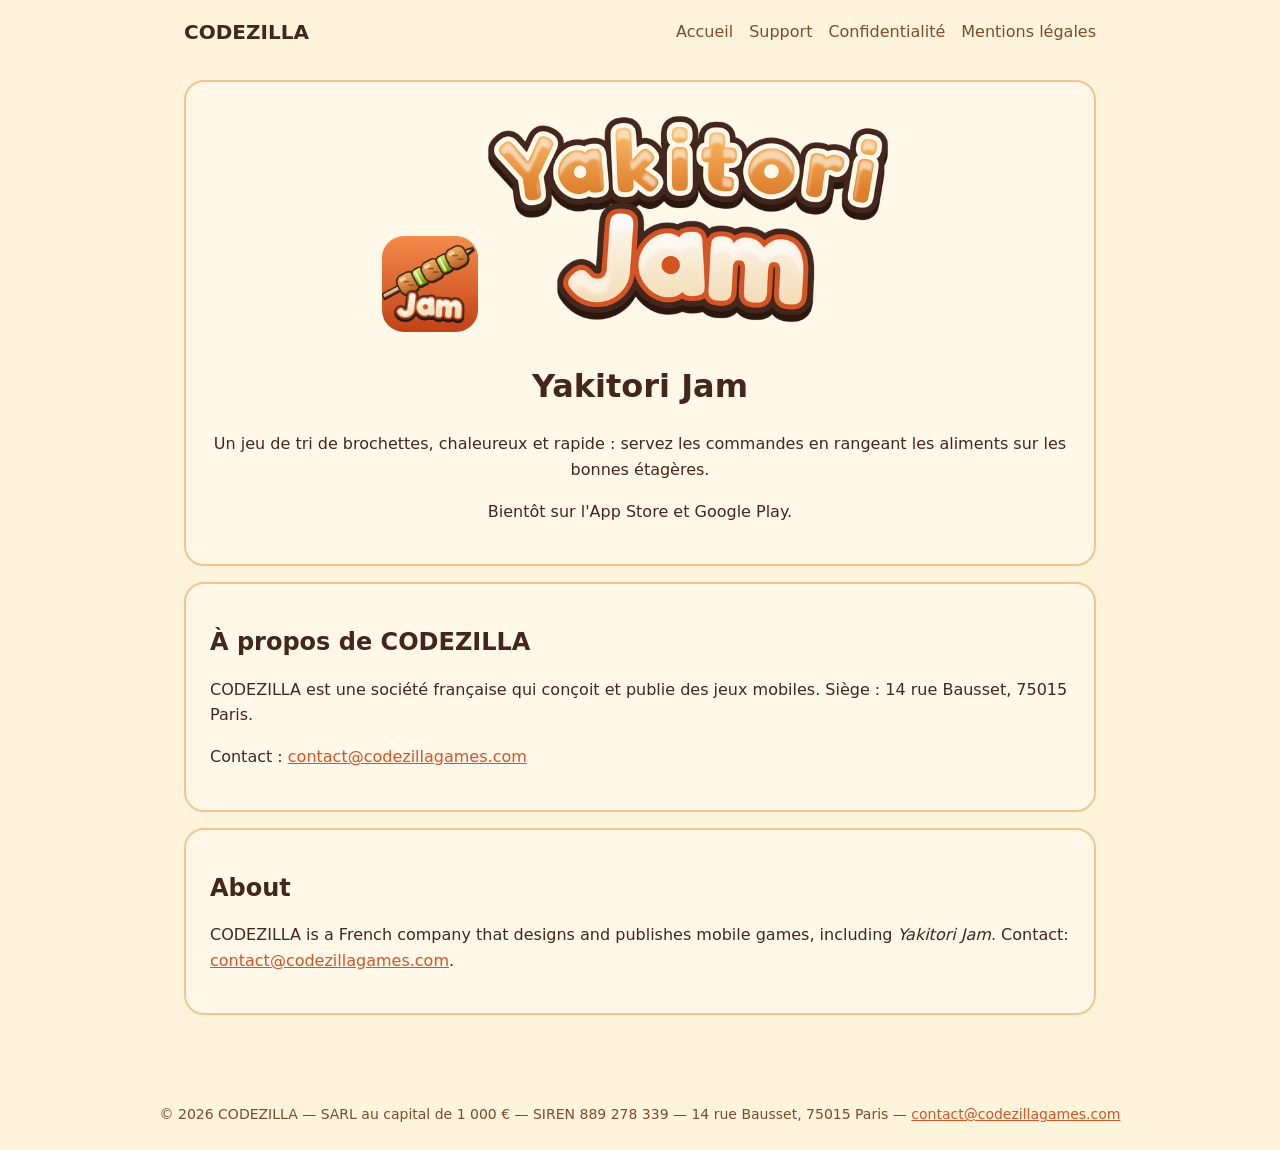
==== index.html @ ec2680ee "Site CODEZILLA / Yakitori Jam" ====
<!doctype html><html lang="fr"><head><meta charset="utf-8"><meta name="viewport" content="width=device-width,initial-scale=1"><title>CODEZILLA — Yakitori Jam</title><meta name="description" content="CODEZILLA, studio de jeux mobiles, éditeur de Yakitori Jam."><link rel="icon" href="img/yakitori-jam-icone.png"><link rel="stylesheet" href="style.css"></head><body>
<header><a class="brand" href="index.html">CODEZILLA</a><nav><a href="index.html">Accueil</a><a href="support.html">Support</a><a href="confidentialite.html">Confidentialité</a><a href="mentions-legales.html">Mentions légales</a></nav></header>
<main>
<section class="card hero"><img class="icon" src="img/yakitori-jam-icone.png" alt="Icône de Yakitori Jam"><img class="logo" src="img/yakitori-jam-logo.png" alt="Yakitori Jam"><h1>Yakitori Jam</h1><p>Un jeu de tri de brochettes, chaleureux et rapide : servez les commandes en rangeant les aliments sur les bonnes étagères.</p><p>Bientôt sur l'App Store et Google Play.</p></section>
<section class="card"><h2>À propos de CODEZILLA</h2><p>CODEZILLA est une société française qui conçoit et publie des jeux mobiles. Siège : 14 rue Bausset, 75015 Paris.</p><p>Contact : <a href="mailto:contact@codezillagames.com">contact@codezillagames.com</a></p></section>
<section class="card" lang="en"><h2>About</h2><p>CODEZILLA is a French company that designs and publishes mobile games, including <em>Yakitori Jam</em>. Contact: <a href="mailto:contact@codezillagames.com">contact@codezillagames.com</a>.</p></section>
</main>
<footer>© 2026 CODEZILLA — SARL au capital de 1 000 € — SIREN 889 278 339 — 14 rue Bausset, 75015 Paris — <a href="mailto:contact@codezillagames.com">contact@codezillagames.com</a></footer></body></html>
---- style.css ----
:root{--bg:#FEF3DB;--card:#FFF8E8;--ink:#43271C;--accent:#D45424;--honey:#D99048;--muted:#804A2E}
*{box-sizing:border-box}body{margin:0;background:var(--bg);color:var(--ink);font:16px/1.6 system-ui,-apple-system,"Segoe UI",Roboto,sans-serif}
header{display:flex;flex-wrap:wrap;gap:16px;align-items:center;justify-content:space-between;padding:16px 24px;max-width:960px;margin:auto}
header a.brand{font-weight:800;font-size:20px;color:var(--ink);text-decoration:none}nav a{margin-left:16px;color:var(--muted);text-decoration:none}nav a:hover{color:var(--accent)}
main{max-width:960px;margin:auto;padding:0 24px 48px}.card{background:var(--card);border:2px solid #F2C58E;border-radius:20px;padding:24px;margin:16px 0}
h1,h2{color:var(--ink);line-height:1.2}h1{font-size:32px}a{color:var(--accent)}.hero{text-align:center}.hero img.logo{max-width:420px;width:100%}
.hero img.icon{width:96px;height:96px;border-radius:22px}footer{text-align:center;color:var(--muted);font-size:14px;padding:24px}
.todo{background:#ffe1d6;padding:0 4px;border-radius:4px}
@media (max-width:600px){nav a{margin-left:10px}h1{font-size:26px}}
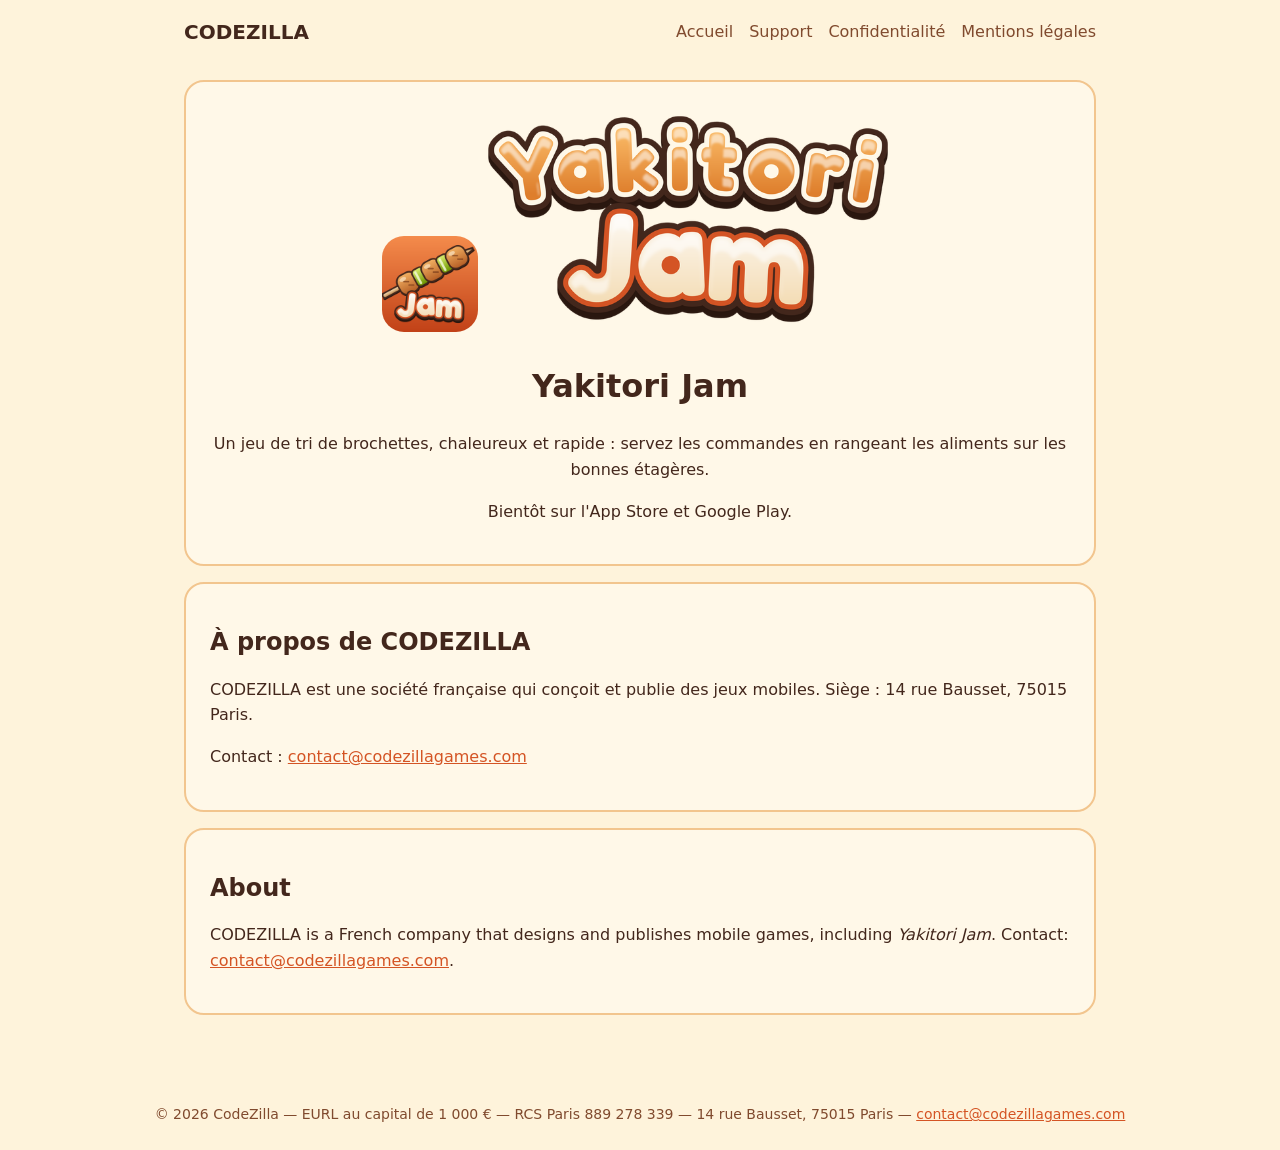
==== commit 6202d9a1: "[Site] Politique de confidentialité à jour (AdMob, Firebase avec consentement), app-ads.txt, identit" ====
--- a/index.html
+++ b/index.html
@@ -5,4 +5,4 @@
 <section class="card"><h2>À propos de CODEZILLA</h2><p>CODEZILLA est une société française qui conçoit et publie des jeux mobiles. Siège : 14 rue Bausset, 75015 Paris.</p><p>Contact : <a href="mailto:contact@codezillagames.com">contact@codezillagames.com</a></p></section>
 <section class="card" lang="en"><h2>About</h2><p>CODEZILLA is a French company that designs and publishes mobile games, including <em>Yakitori Jam</em>. Contact: <a href="mailto:contact@codezillagames.com">contact@codezillagames.com</a>.</p></section>
 </main>
-<footer>© 2026 CODEZILLA — SARL au capital de 1 000 € — SIREN 889 278 339 — 14 rue Bausset, 75015 Paris — <a href="mailto:contact@codezillagames.com">contact@codezillagames.com</a></footer></body></html>
+<footer>© 2026 CodeZilla — EURL au capital de 1 000 € — RCS Paris 889 278 339 — 14 rue Bausset, 75015 Paris — <a href="mailto:contact@codezillagames.com">contact@codezillagames.com</a></footer></body></html>
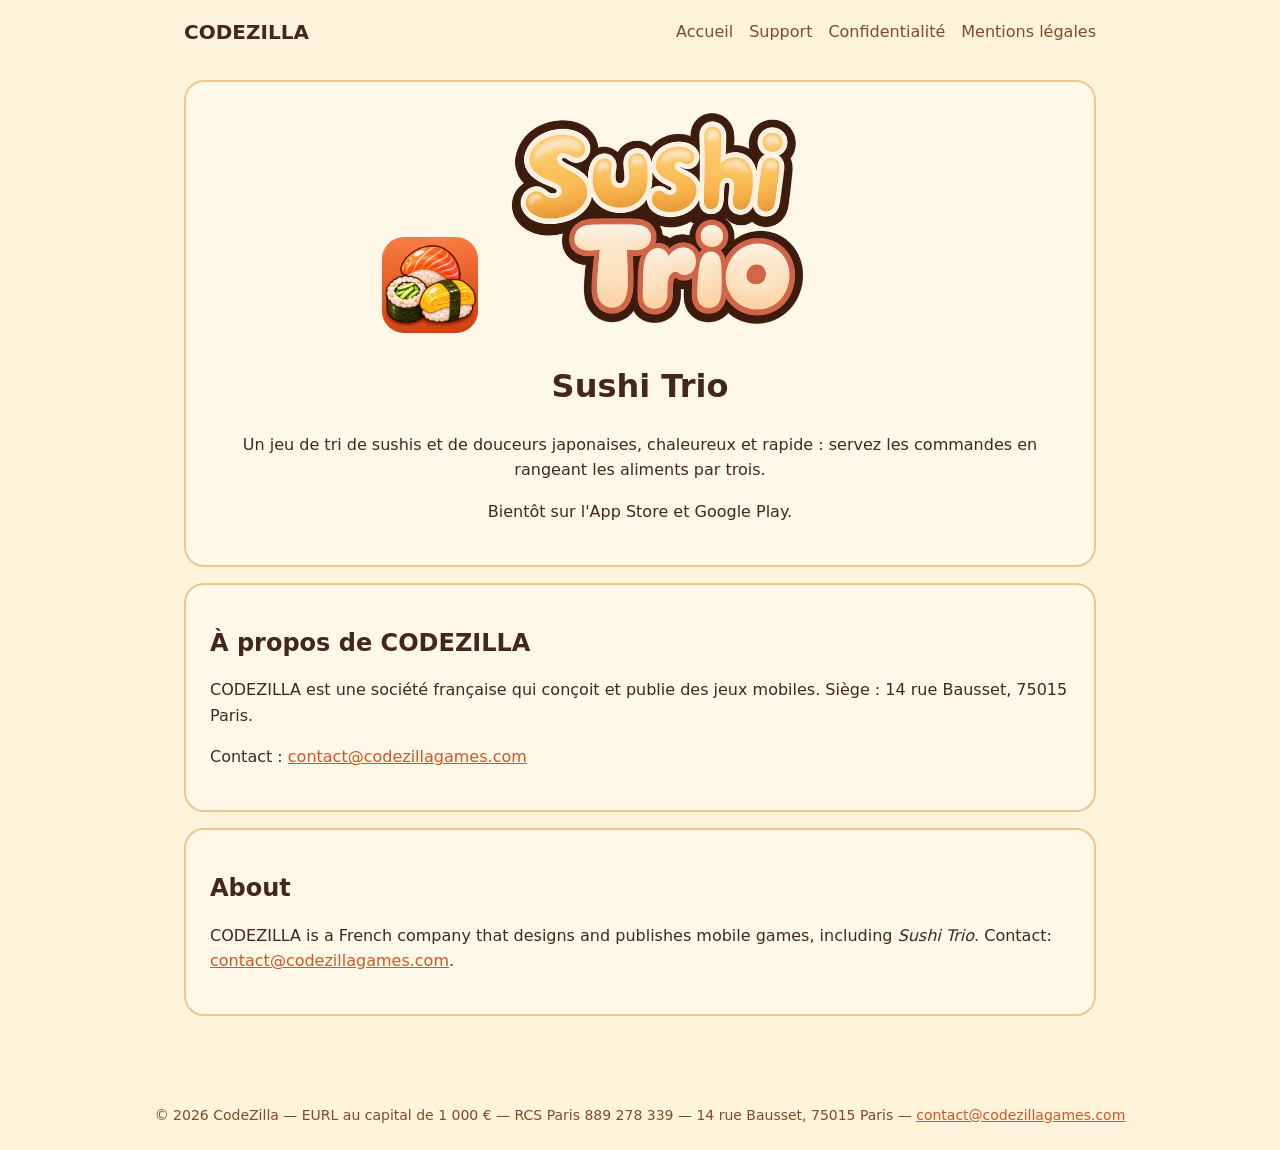
==== commit ccbb4109: "[Site] Passage de Yakitori Jam à Sushi Trio (textes, icône, logo)" ====
--- a/index.html
+++ b/index.html
@@ -1,8 +1,8 @@
-<!doctype html><html lang="fr"><head><meta charset="utf-8"><meta name="viewport" content="width=device-width,initial-scale=1"><title>CODEZILLA — Yakitori Jam</title><meta name="description" content="CODEZILLA, studio de jeux mobiles, éditeur de Yakitori Jam."><link rel="icon" href="img/yakitori-jam-icone.png"><link rel="stylesheet" href="style.css"></head><body>
+<!doctype html><html lang="fr"><head><meta charset="utf-8"><meta name="viewport" content="width=device-width,initial-scale=1"><title>CODEZILLA — Sushi Trio</title><meta name="description" content="CODEZILLA, studio de jeux mobiles, éditeur de Sushi Trio."><link rel="icon" href="img/sushi-trio-icone.png"><link rel="stylesheet" href="style.css"></head><body>
 <header><a class="brand" href="index.html">CODEZILLA</a><nav><a href="index.html">Accueil</a><a href="support.html">Support</a><a href="confidentialite.html">Confidentialité</a><a href="mentions-legales.html">Mentions légales</a></nav></header>
 <main>
-<section class="card hero"><img class="icon" src="img/yakitori-jam-icone.png" alt="Icône de Yakitori Jam"><img class="logo" src="img/yakitori-jam-logo.png" alt="Yakitori Jam"><h1>Yakitori Jam</h1><p>Un jeu de tri de brochettes, chaleureux et rapide : servez les commandes en rangeant les aliments sur les bonnes étagères.</p><p>Bientôt sur l'App Store et Google Play.</p></section>
+<section class="card hero"><img class="icon" src="img/sushi-trio-icone.png" alt="Icône de Sushi Trio"><img class="logo" src="img/sushi-trio-logo.png" alt="Sushi Trio"><h1>Sushi Trio</h1><p>Un jeu de tri de sushis et de douceurs japonaises, chaleureux et rapide : servez les commandes en rangeant les aliments par trois.</p><p>Bientôt sur l'App Store et Google Play.</p></section>
 <section class="card"><h2>À propos de CODEZILLA</h2><p>CODEZILLA est une société française qui conçoit et publie des jeux mobiles. Siège : 14 rue Bausset, 75015 Paris.</p><p>Contact : <a href="mailto:contact@codezillagames.com">contact@codezillagames.com</a></p></section>
-<section class="card" lang="en"><h2>About</h2><p>CODEZILLA is a French company that designs and publishes mobile games, including <em>Yakitori Jam</em>. Contact: <a href="mailto:contact@codezillagames.com">contact@codezillagames.com</a>.</p></section>
+<section class="card" lang="en"><h2>About</h2><p>CODEZILLA is a French company that designs and publishes mobile games, including <em>Sushi Trio</em>. Contact: <a href="mailto:contact@codezillagames.com">contact@codezillagames.com</a>.</p></section>
 </main>
 <footer>© 2026 CodeZilla — EURL au capital de 1 000 € — RCS Paris 889 278 339 — 14 rue Bausset, 75015 Paris — <a href="mailto:contact@codezillagames.com">contact@codezillagames.com</a></footer></body></html>
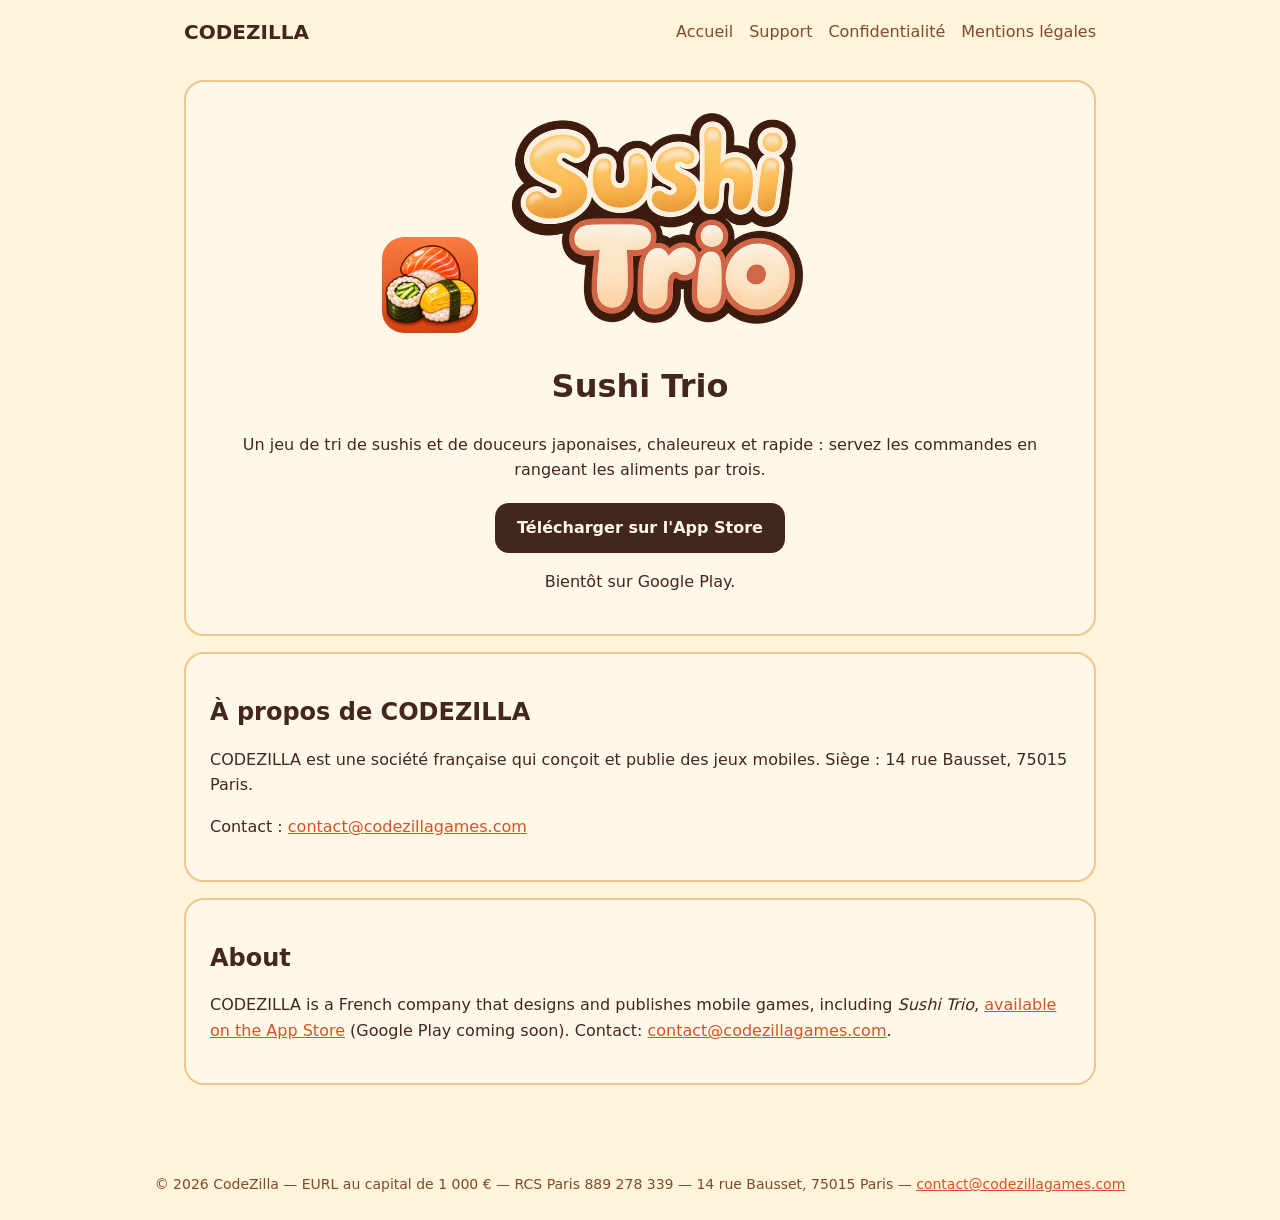
==== commit 4921d030: "Lien App Store de Sushi Trio, Google Play bientôt" ====
--- a/index.html
+++ b/index.html
@@ -1,8 +1,8 @@
 <!doctype html><html lang="fr"><head><meta charset="utf-8"><meta name="viewport" content="width=device-width,initial-scale=1"><title>CODEZILLA — Sushi Trio</title><meta name="description" content="CODEZILLA, studio de jeux mobiles, éditeur de Sushi Trio."><link rel="icon" href="img/sushi-trio-icone.png"><link rel="stylesheet" href="style.css"></head><body>
 <header><a class="brand" href="index.html">CODEZILLA</a><nav><a href="index.html">Accueil</a><a href="support.html">Support</a><a href="confidentialite.html">Confidentialité</a><a href="mentions-legales.html">Mentions légales</a></nav></header>
 <main>
-<section class="card hero"><img class="icon" src="img/sushi-trio-icone.png" alt="Icône de Sushi Trio"><img class="logo" src="img/sushi-trio-logo.png" alt="Sushi Trio"><h1>Sushi Trio</h1><p>Un jeu de tri de sushis et de douceurs japonaises, chaleureux et rapide : servez les commandes en rangeant les aliments par trois.</p><p>Bientôt sur l'App Store et Google Play.</p></section>
+<section class="card hero"><img class="icon" src="img/sushi-trio-icone.png" alt="Icône de Sushi Trio"><img class="logo" src="img/sushi-trio-logo.png" alt="Sushi Trio"><h1>Sushi Trio</h1><p>Un jeu de tri de sushis et de douceurs japonaises, chaleureux et rapide : servez les commandes en rangeant les aliments par trois.</p><p class="stores"><a class="store" href="https://apps.apple.com/fr/app/sushi-trio-food-sort/id6835079924">Télécharger sur l'App Store</a></p><p>Bientôt sur Google Play.</p></section>
 <section class="card"><h2>À propos de CODEZILLA</h2><p>CODEZILLA est une société française qui conçoit et publie des jeux mobiles. Siège : 14 rue Bausset, 75015 Paris.</p><p>Contact : <a href="mailto:contact@codezillagames.com">contact@codezillagames.com</a></p></section>
-<section class="card" lang="en"><h2>About</h2><p>CODEZILLA is a French company that designs and publishes mobile games, including <em>Sushi Trio</em>. Contact: <a href="mailto:contact@codezillagames.com">contact@codezillagames.com</a>.</p></section>
+<section class="card" lang="en"><h2>About</h2><p>CODEZILLA is a French company that designs and publishes mobile games, including <em>Sushi Trio</em>, <a href="https://apps.apple.com/us/app/sushi-trio-food-sort/id6835079924">available on the App Store</a> (Google Play coming soon). Contact: <a href="mailto:contact@codezillagames.com">contact@codezillagames.com</a>.</p></section>
 </main>
 <footer>© 2026 CodeZilla — EURL au capital de 1 000 € — RCS Paris 889 278 339 — 14 rue Bausset, 75015 Paris — <a href="mailto:contact@codezillagames.com">contact@codezillagames.com</a></footer></body></html>
--- a/style.css
+++ b/style.css
@@ -5,5 +5,6 @@
 main{max-width:960px;margin:auto;padding:0 24px 48px}.card{background:var(--card);border:2px solid #F2C58E;border-radius:20px;padding:24px;margin:16px 0}
 h1,h2{color:var(--ink);line-height:1.2}h1{font-size:32px}a{color:var(--accent)}.hero{text-align:center}.hero img.logo{max-width:420px;width:100%}
 .hero img.icon{width:96px;height:96px;border-radius:22px}footer{text-align:center;color:var(--muted);font-size:14px;padding:24px}
+.stores{margin:20px 0 4px}a.store{display:inline-block;background:var(--ink);color:#FFF8E8;font-weight:700;padding:12px 22px;border-radius:14px;text-decoration:none}a.store:hover{background:var(--accent)}
 .todo{background:#ffe1d6;padding:0 4px;border-radius:4px}
 @media (max-width:600px){nav a{margin-left:10px}h1{font-size:26px}}
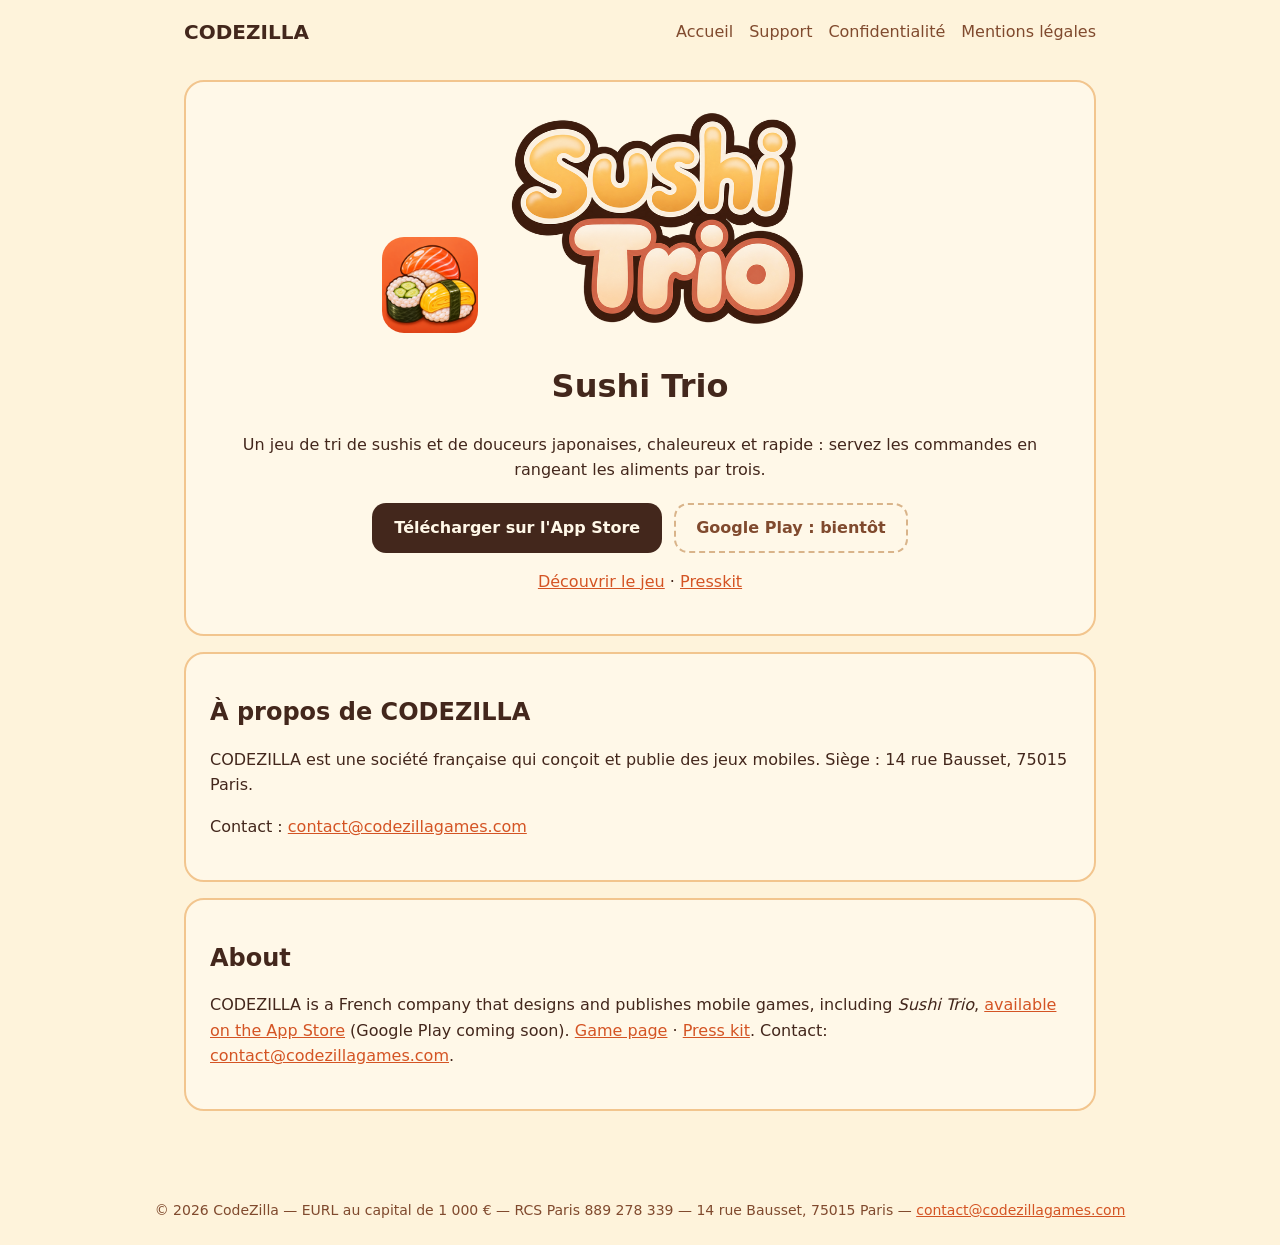
==== commit 409ef767: "[Site] Page Sushi Trio FR/EN, presskit, Open Graph, bannière App Store" ====
--- a/index.html
+++ b/index.html
@@ -1,8 +1,12 @@
-<!doctype html><html lang="fr"><head><meta charset="utf-8"><meta name="viewport" content="width=device-width,initial-scale=1"><title>CODEZILLA — Sushi Trio</title><meta name="description" content="CODEZILLA, studio de jeux mobiles, éditeur de Sushi Trio."><link rel="icon" href="img/sushi-trio-icone.png"><link rel="stylesheet" href="style.css"></head><body>
+<!doctype html><html lang="fr"><head><meta charset="utf-8"><meta name="viewport" content="width=device-width,initial-scale=1"><title>CODEZILLA — Sushi Trio</title><meta name="description" content="CODEZILLA, studio de jeux mobiles, éditeur de Sushi Trio.">
+<link rel="canonical" href="https://codezillagames.com/">
+<meta name="apple-itunes-app" content="app-id=6835079924">
+<meta property="og:type" content="website"><meta property="og:site_name" content="CODEZILLA"><meta property="og:locale" content="fr_FR"><meta property="og:url" content="https://codezillagames.com/"><meta property="og:title" content="CODEZILLA — Sushi Trio"><meta property="og:description" content="CODEZILLA, studio de jeux mobiles, éditeur de Sushi Trio : un casse-tête gourmand, gratuit sur l'App Store."><meta property="og:image" content="https://codezillagames.com/img/og-sushi-trio.jpg"><meta property="og:image:width" content="1200"><meta property="og:image:height" content="630">
+<meta name="twitter:card" content="summary_large_image"><meta name="twitter:title" content="CODEZILLA — Sushi Trio"><meta name="twitter:description" content="Sushi Trio, un casse-tête gourmand, gratuit sur l'App Store."><meta name="twitter:image" content="https://codezillagames.com/img/og-sushi-trio.jpg"><link rel="icon" href="img/sushi-trio-icone.png"><link rel="stylesheet" href="style.css"></head><body>
 <header><a class="brand" href="index.html">CODEZILLA</a><nav><a href="index.html">Accueil</a><a href="support.html">Support</a><a href="confidentialite.html">Confidentialité</a><a href="mentions-legales.html">Mentions légales</a></nav></header>
 <main>
-<section class="card hero"><img class="icon" src="img/sushi-trio-icone.png" alt="Icône de Sushi Trio"><img class="logo" src="img/sushi-trio-logo.png" alt="Sushi Trio"><h1>Sushi Trio</h1><p>Un jeu de tri de sushis et de douceurs japonaises, chaleureux et rapide : servez les commandes en rangeant les aliments par trois.</p><p class="stores"><a class="store" href="https://apps.apple.com/fr/app/sushi-trio-food-sort/id6835079924">Télécharger sur l'App Store</a></p><p>Bientôt sur Google Play.</p></section>
+<section class="card hero"><img class="icon" src="img/sushi-trio-icone.png" alt="Icône de Sushi Trio"><img class="logo" src="img/sushi-trio-logo.png" alt="Sushi Trio"><h1>Sushi Trio</h1><p>Un jeu de tri de sushis et de douceurs japonaises, chaleureux et rapide : servez les commandes en rangeant les aliments par trois.</p><p class="stores"><a class="store" href="https://apps.apple.com/fr/app/sushi-trio-food-sort/id6835079924">Télécharger sur l'App Store</a><span class="soon">Google Play : bientôt</span></p><p><a href="sushi-trio.html">Découvrir le jeu</a> · <a href="presskit.html">Presskit</a></p></section>
 <section class="card"><h2>À propos de CODEZILLA</h2><p>CODEZILLA est une société française qui conçoit et publie des jeux mobiles. Siège : 14 rue Bausset, 75015 Paris.</p><p>Contact : <a href="mailto:contact@codezillagames.com">contact@codezillagames.com</a></p></section>
-<section class="card" lang="en"><h2>About</h2><p>CODEZILLA is a French company that designs and publishes mobile games, including <em>Sushi Trio</em>, <a href="https://apps.apple.com/us/app/sushi-trio-food-sort/id6835079924">available on the App Store</a> (Google Play coming soon). Contact: <a href="mailto:contact@codezillagames.com">contact@codezillagames.com</a>.</p></section>
+<section class="card" lang="en"><h2>About</h2><p>CODEZILLA is a French company that designs and publishes mobile games, including <em>Sushi Trio</em>, <a href="https://apps.apple.com/us/app/sushi-trio-food-sort/id6835079924">available on the App Store</a> (Google Play coming soon). <a href="en/sushi-trio.html" hreflang="en">Game page</a> · <a href="en/presskit.html" hreflang="en">Press kit</a>. Contact: <a href="mailto:contact@codezillagames.com">contact@codezillagames.com</a>.</p></section>
 </main>
 <footer>© 2026 CodeZilla — EURL au capital de 1 000 € — RCS Paris 889 278 339 — 14 rue Bausset, 75015 Paris — <a href="mailto:contact@codezillagames.com">contact@codezillagames.com</a></footer></body></html>
--- a/style.css
+++ b/style.css
@@ -3,8 +3,15 @@
 header{display:flex;flex-wrap:wrap;gap:16px;align-items:center;justify-content:space-between;padding:16px 24px;max-width:960px;margin:auto}
 header a.brand{font-weight:800;font-size:20px;color:var(--ink);text-decoration:none}nav a{margin-left:16px;color:var(--muted);text-decoration:none}nav a:hover{color:var(--accent)}
 main{max-width:960px;margin:auto;padding:0 24px 48px}.card{background:var(--card);border:2px solid #F2C58E;border-radius:20px;padding:24px;margin:16px 0}
-h1,h2{color:var(--ink);line-height:1.2}h1{font-size:32px}a{color:var(--accent)}.hero{text-align:center}.hero img.logo{max-width:420px;width:100%}
+h1,h2{color:var(--ink);line-height:1.2}h1{font-size:32px}a{color:var(--accent)}.hero{text-align:center}.hero img.logo{max-width:420px;width:100%;height:auto}
 .hero img.icon{width:96px;height:96px;border-radius:22px}footer{text-align:center;color:var(--muted);font-size:14px;padding:24px}
 .stores{margin:20px 0 4px}a.store{display:inline-block;background:var(--ink);color:#FFF8E8;font-weight:700;padding:12px 22px;border-radius:14px;text-decoration:none}a.store:hover{background:var(--accent)}
 .todo{background:#ffe1d6;padding:0 4px;border-radius:4px}
 @media (max-width:600px){nav a{margin-left:10px}h1{font-size:26px}}
+.langs{text-align:right;margin:0 0 -4px;font-size:14px}.lead{font-size:18px;max-width:640px;margin:0 auto}
+.stores{display:flex;flex-wrap:wrap;gap:12px;justify-content:center;align-items:center}.soon{display:inline-block;border:2px dashed #D9B48A;color:var(--muted);font-weight:700;padding:10px 20px;border-radius:14px}
+.gallery{display:grid;grid-template-columns:repeat(4,1fr);gap:12px;margin:16px 0 0;padding:0;list-style:none}.gallery img{width:100%;height:auto;display:block;border-radius:14px;border:2px solid #F2C58E;background:#fff}
+.gallery.six{grid-template-columns:repeat(6,1fr)}.gallery a{text-decoration:none;font-size:13px;color:var(--muted)}
+table.facts{border-collapse:collapse;width:100%;table-layout:fixed}table.facts td{overflow-wrap:anywhere}table.facts th,table.facts td{text-align:left;vertical-align:top;padding:8px 10px;border-bottom:1px solid #F2C58E}table.facts th{width:34%;color:var(--muted);font-weight:600}
+.downloads{display:flex;flex-wrap:wrap;gap:16px;align-items:center}.downloads img{border-radius:18px;border:2px solid #F2C58E}pre.desc{white-space:pre-wrap;font:inherit;margin:0}
+@media (max-width:600px){.gallery{grid-template-columns:repeat(2,1fr)}.gallery.six{grid-template-columns:repeat(3,1fr)}table.facts th{width:36%}table.facts th,table.facts td{padding:8px 6px}.card{padding:18px}}
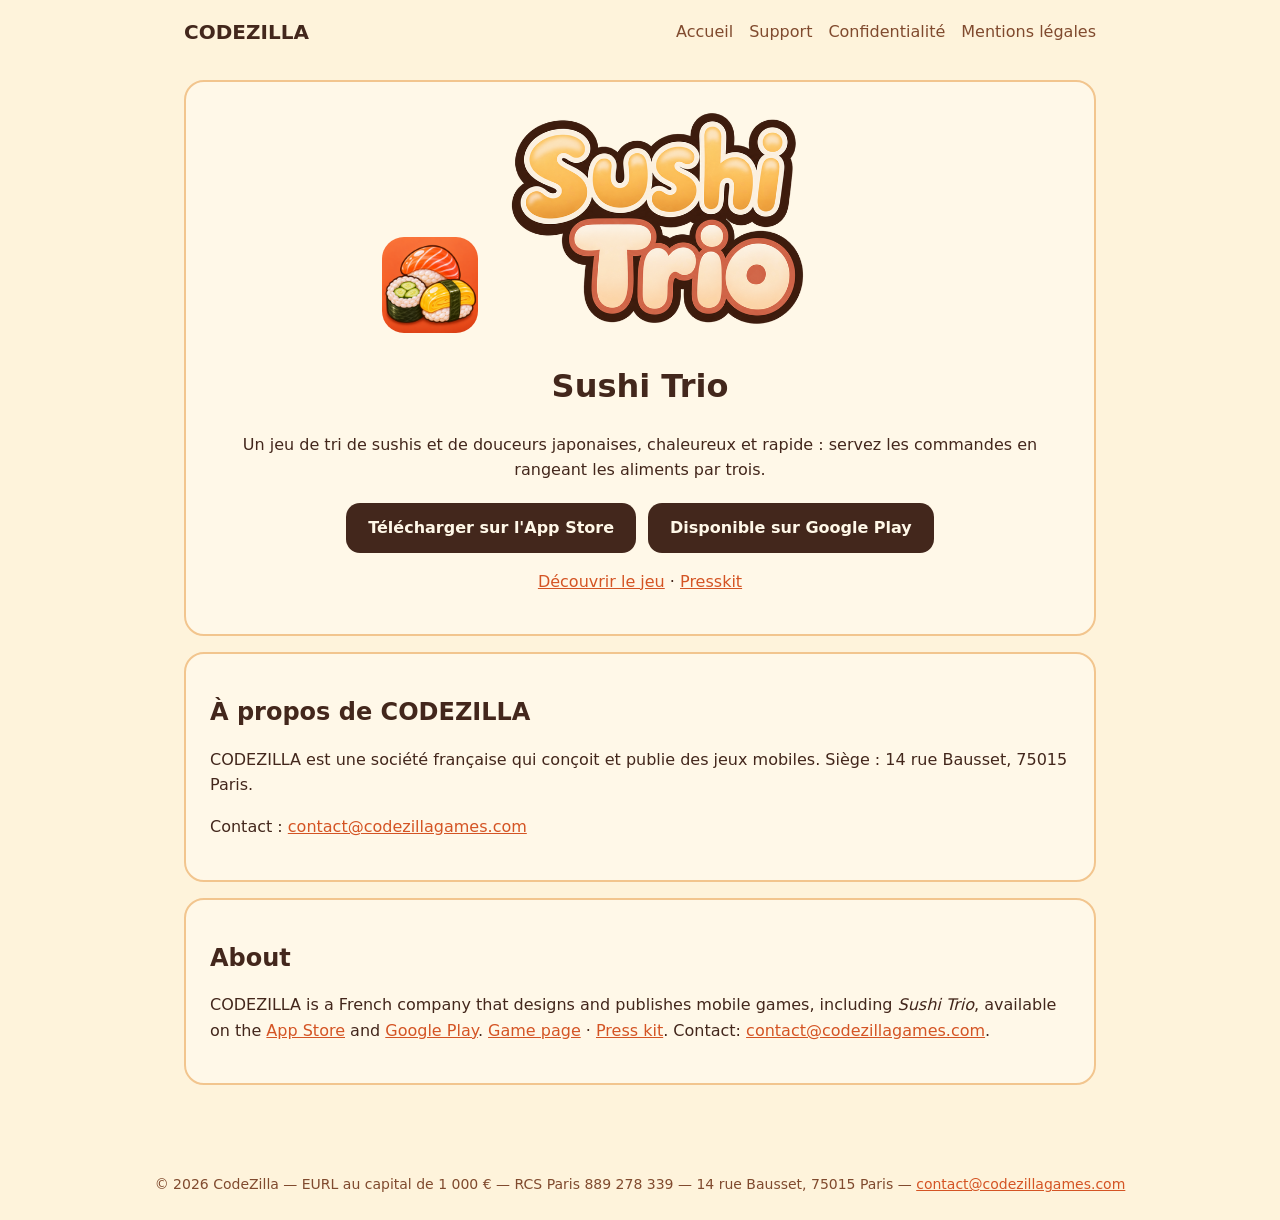
==== commit e56b1e26: "[Site] Google Play en ligne, langues de la 1.0.2" ====
--- a/index.html
+++ b/index.html
@@ -5,8 +5,8 @@
 <meta name="twitter:card" content="summary_large_image"><meta name="twitter:title" content="CODEZILLA — Sushi Trio"><meta name="twitter:description" content="Sushi Trio, un casse-tête gourmand, gratuit sur l'App Store."><meta name="twitter:image" content="https://codezillagames.com/img/og-sushi-trio.jpg"><link rel="icon" href="img/sushi-trio-icone.png"><link rel="stylesheet" href="style.css"></head><body>
 <header><a class="brand" href="index.html">CODEZILLA</a><nav><a href="index.html">Accueil</a><a href="support.html">Support</a><a href="confidentialite.html">Confidentialité</a><a href="mentions-legales.html">Mentions légales</a></nav></header>
 <main>
-<section class="card hero"><img class="icon" src="img/sushi-trio-icone.png" alt="Icône de Sushi Trio"><img class="logo" src="img/sushi-trio-logo.png" alt="Sushi Trio"><h1>Sushi Trio</h1><p>Un jeu de tri de sushis et de douceurs japonaises, chaleureux et rapide : servez les commandes en rangeant les aliments par trois.</p><p class="stores"><a class="store" href="https://apps.apple.com/fr/app/sushi-trio-food-sort/id6835079924">Télécharger sur l'App Store</a><span class="soon">Google Play : bientôt</span></p><p><a href="sushi-trio.html">Découvrir le jeu</a> · <a href="presskit.html">Presskit</a></p></section>
+<section class="card hero"><img class="icon" src="img/sushi-trio-icone.png" alt="Icône de Sushi Trio"><img class="logo" src="img/sushi-trio-logo.png" alt="Sushi Trio"><h1>Sushi Trio</h1><p>Un jeu de tri de sushis et de douceurs japonaises, chaleureux et rapide : servez les commandes en rangeant les aliments par trois.</p><p class="stores"><a class="store" href="https://apps.apple.com/fr/app/sushi-trio-food-sort/id6835079924">Télécharger sur l'App Store</a><a class="store" href="https://play.google.com/store/apps/details?id=com.codezillagames.sushitrio&amp;hl=fr">Disponible sur Google Play</a></p><p><a href="sushi-trio.html">Découvrir le jeu</a> · <a href="presskit.html">Presskit</a></p></section>
 <section class="card"><h2>À propos de CODEZILLA</h2><p>CODEZILLA est une société française qui conçoit et publie des jeux mobiles. Siège : 14 rue Bausset, 75015 Paris.</p><p>Contact : <a href="mailto:contact@codezillagames.com">contact@codezillagames.com</a></p></section>
-<section class="card" lang="en"><h2>About</h2><p>CODEZILLA is a French company that designs and publishes mobile games, including <em>Sushi Trio</em>, <a href="https://apps.apple.com/us/app/sushi-trio-food-sort/id6835079924">available on the App Store</a> (Google Play coming soon). <a href="en/sushi-trio.html" hreflang="en">Game page</a> · <a href="en/presskit.html" hreflang="en">Press kit</a>. Contact: <a href="mailto:contact@codezillagames.com">contact@codezillagames.com</a>.</p></section>
+<section class="card" lang="en"><h2>About</h2><p>CODEZILLA is a French company that designs and publishes mobile games, including <em>Sushi Trio</em>, available on the <a href="https://apps.apple.com/us/app/sushi-trio-food-sort/id6835079924">App Store</a> and <a href="https://play.google.com/store/apps/details?id=com.codezillagames.sushitrio&amp;hl=en">Google Play</a>. <a href="en/sushi-trio.html" hreflang="en">Game page</a> · <a href="en/presskit.html" hreflang="en">Press kit</a>. Contact: <a href="mailto:contact@codezillagames.com">contact@codezillagames.com</a>.</p></section>
 </main>
 <footer>© 2026 CodeZilla — EURL au capital de 1 000 € — RCS Paris 889 278 339 — 14 rue Bausset, 75015 Paris — <a href="mailto:contact@codezillagames.com">contact@codezillagames.com</a></footer></body></html>
